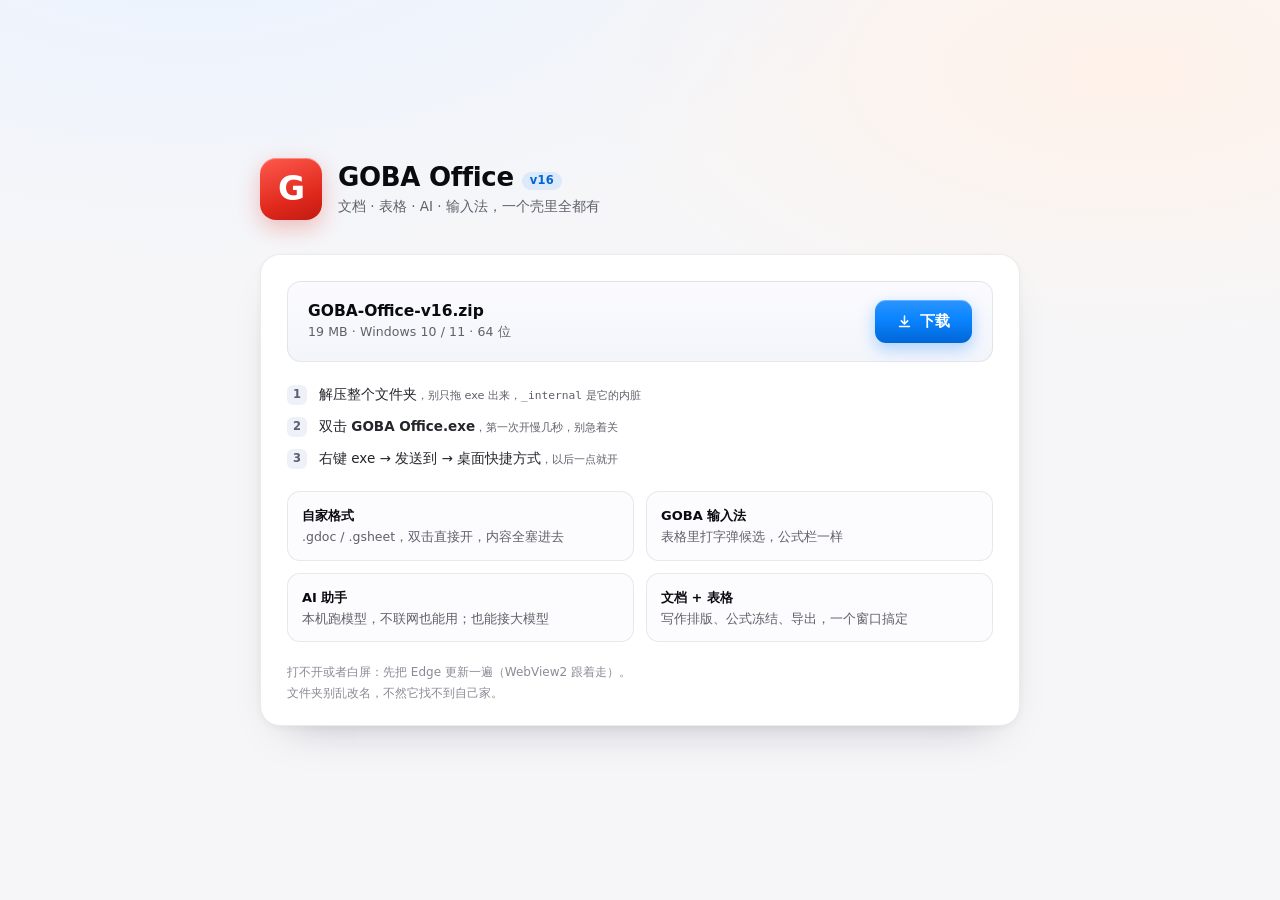
==== goba/index.html @ 84fb8b33 "add goba office download page" ====
<!DOCTYPE html>
<html lang="zh-CN">
<head>
<meta charset="utf-8">
<meta name="viewport" content="width=device-width, initial-scale=1">
<title>GOBA Office · 下载</title>
<style>
  *{box-sizing:border-box;margin:0;padding:0}
  :root{
    --ink:#0b0b0f; --ink2:#5f6069; --line:rgba(0,0,0,.08);
    --blue:#0a84ff; --blue2:#0066d6; --card:#fff;
  }
  html,body{height:100%}
  body{
    font-family:-apple-system,"SF Pro SC","PingFang SC","Microsoft YaHei",system-ui,sans-serif;
    color:var(--ink); -webkit-font-smoothing:antialiased;
    background:
      radial-gradient(1200px 600px at 15% -10%, #eaf2ff 0%, transparent 60%),
      radial-gradient(1000px 500px at 88% 8%, #fff2ea 0%, transparent 55%),
      #f6f6f8;
    min-height:100%;
    display:flex; align-items:center; justify-content:center;
    padding:48px 20px 64px;
  }
  .wrap{width:100%;max-width:760px}
  .head{display:flex;align-items:center;gap:16px;margin-bottom:34px}
  .mark{
    width:62px;height:62px;border-radius:16px;flex:none;
    background:linear-gradient(160deg,#ff5a4e,#e0281c 65%,#c01a12);
    display:grid;place-items:center;
    box-shadow:0 8px 22px rgba(224,40,28,.28), inset 0 1px 0 rgba(255,255,255,.35);
    color:#fff;font-weight:800;font-size:33px;letter-spacing:-1px;
    font-family:"SF Pro Display",-apple-system,system-ui,sans-serif;
  }
  .titles h1{font-size:26px;letter-spacing:-.3px;font-weight:700;line-height:1.2}
  .titles p{color:var(--ink2);font-size:13.5px;margin-top:5px}
  .badge{
    display:inline-block;font-size:11.5px;font-weight:600;letter-spacing:.2px;
    padding:2px 8px;border-radius:999px;background:rgba(10,132,255,.1);color:var(--blue2);
    vertical-align:2px;margin-left:8px;
  }
  .card{
    background:var(--card);border:1px solid var(--line);border-radius:20px;
    box-shadow:0 20px 44px -28px rgba(16,20,40,.35), 0 2px 6px rgba(16,20,40,.04);
    padding:26px 26px 22px;
  }
  .dl{
    display:flex;align-items:center;justify-content:space-between;gap:18px;
    padding:18px 20px;border-radius:14px;
    background:linear-gradient(180deg,#fbfbff,#f3f5fb);border:1px solid var(--line);
  }
  .dl-info b{font-size:15.5px;font-weight:650}
  .dl-info span{display:block;color:var(--ink2);font-size:12.5px;margin-top:4px;letter-spacing:.1px}
  .btn{
    display:inline-flex;align-items:center;gap:8px;
    background:linear-gradient(180deg,#2b95ff,var(--blue) 45%,var(--blue2));
    color:#fff;text-decoration:none;font-weight:650;font-size:14.5px;
    padding:12px 22px;border-radius:11px;white-space:nowrap;
    box-shadow:0 6px 16px rgba(10,132,255,.32), inset 0 1px 0 rgba(255,255,255,.28);
    transition:transform .12s ease, box-shadow .12s ease;
  }
  .btn:hover{transform:translateY(-1px);box-shadow:0 9px 22px rgba(10,132,255,.38), inset 0 1px 0 rgba(255,255,255,.3)}
  .btn:active{transform:translateY(0) scale(.985)}
  .btn svg{width:15px;height:15px}
  .steps{margin-top:22px;display:grid;gap:11px}
  .step{display:flex;gap:12px;align-items:flex-start;font-size:13.5px;line-height:1.55;color:#25262c}
  .num{
    flex:none;width:20px;height:20px;border-radius:6px;background:#eef1f7;color:#5a6070;
    font-size:11.5px;font-weight:700;display:grid;place-items:center;margin-top:1px;
  }
  .step small{color:var(--ink2)}
  .grid{display:grid;grid-template-columns:repeat(2,1fr);gap:12px;margin-top:22px}
  .f{
    border:1px solid var(--line);border-radius:13px;padding:13px 14px;background:#fcfcfe;
  }
  .f b{font-size:13px;font-weight:650}
  .f p{font-size:12.5px;color:var(--ink2);margin-top:3px;line-height:1.5}
  .foot{margin-top:20px;font-size:12px;color:#8a8b95;line-height:1.7}
  .foot code{background:#eef0f5;padding:1px 5px;border-radius:4px;font-size:11.5px;color:#454a56}
  @media (max-width:560px){
    .dl{flex-direction:column;align-items:stretch}
    .btn{justify-content:center}
    .grid{grid-template-columns:1fr}
    .head{gap:13px}
    .mark{width:52px;height:52px;font-size:27px;border-radius:14px}
    .titles h1{font-size:22px}
  }
</style>
</head>
<body>
<div class="wrap">
  <div class="head">
    <div class="mark">G</div>
    <div class="titles">
      <h1>GOBA Office<span class="badge">v16</span></h1>
      <p>文档 · 表格 · AI · 输入法，一个壳里全都有</p>
    </div>
  </div>

  <div class="card">
    <div class="dl">
      <div class="dl-info">
        <b>GOBA-Office-v16.zip</b>
        <span>19 MB · Windows 10 / 11 · 64 位</span>
      </div>
      <a class="btn" href="GOBA-Office-v16.zip" download>
        <svg viewBox="0 0 24 24" fill="none" stroke="currentColor" stroke-width="2.4" stroke-linecap="round" stroke-linejoin="round"><path d="M12 3v12"/><path d="M7 11l5 5 5-5"/><path d="M4 20h16"/></svg>
        下载
      </a>
    </div>

    <div class="steps">
      <div class="step"><div class="num">1</div><div>解压整个文件夹<small>，别只拖 exe 出来，<code>_internal</code> 是它的内脏</small></div></div>
      <div class="step"><div class="num">2</div><div>双击 <b>GOBA Office.exe</b><small>，第一次开慢几秒，别急着关</small></div></div>
      <div class="step"><div class="num">3</div><div>右键 exe → 发送到 → 桌面快捷方式<small>，以后一点就开</small></div></div>
    </div>

    <div class="grid">
      <div class="f"><b>自家格式</b><p>.gdoc / .gsheet，双击直接开，内容全塞进去</p></div>
      <div class="f"><b>GOBA 输入法</b><p>表格里打字弹候选，公式栏一样</p></div>
      <div class="f"><b>AI 助手</b><p>本机跑模型，不联网也能用；也能接大模型</p></div>
      <div class="f"><b>文档 + 表格</b><p>写作排版、公式冻结、导出，一个窗口搞定</p></div>
    </div>

    <div class="foot">
      打不开或者白屏：先把 Edge 更新一遍（WebView2 跟着走）。<br>
      文件夹别乱改名，不然它找不到自己家。
    </div>
  </div>
</div>
</body>
</html>
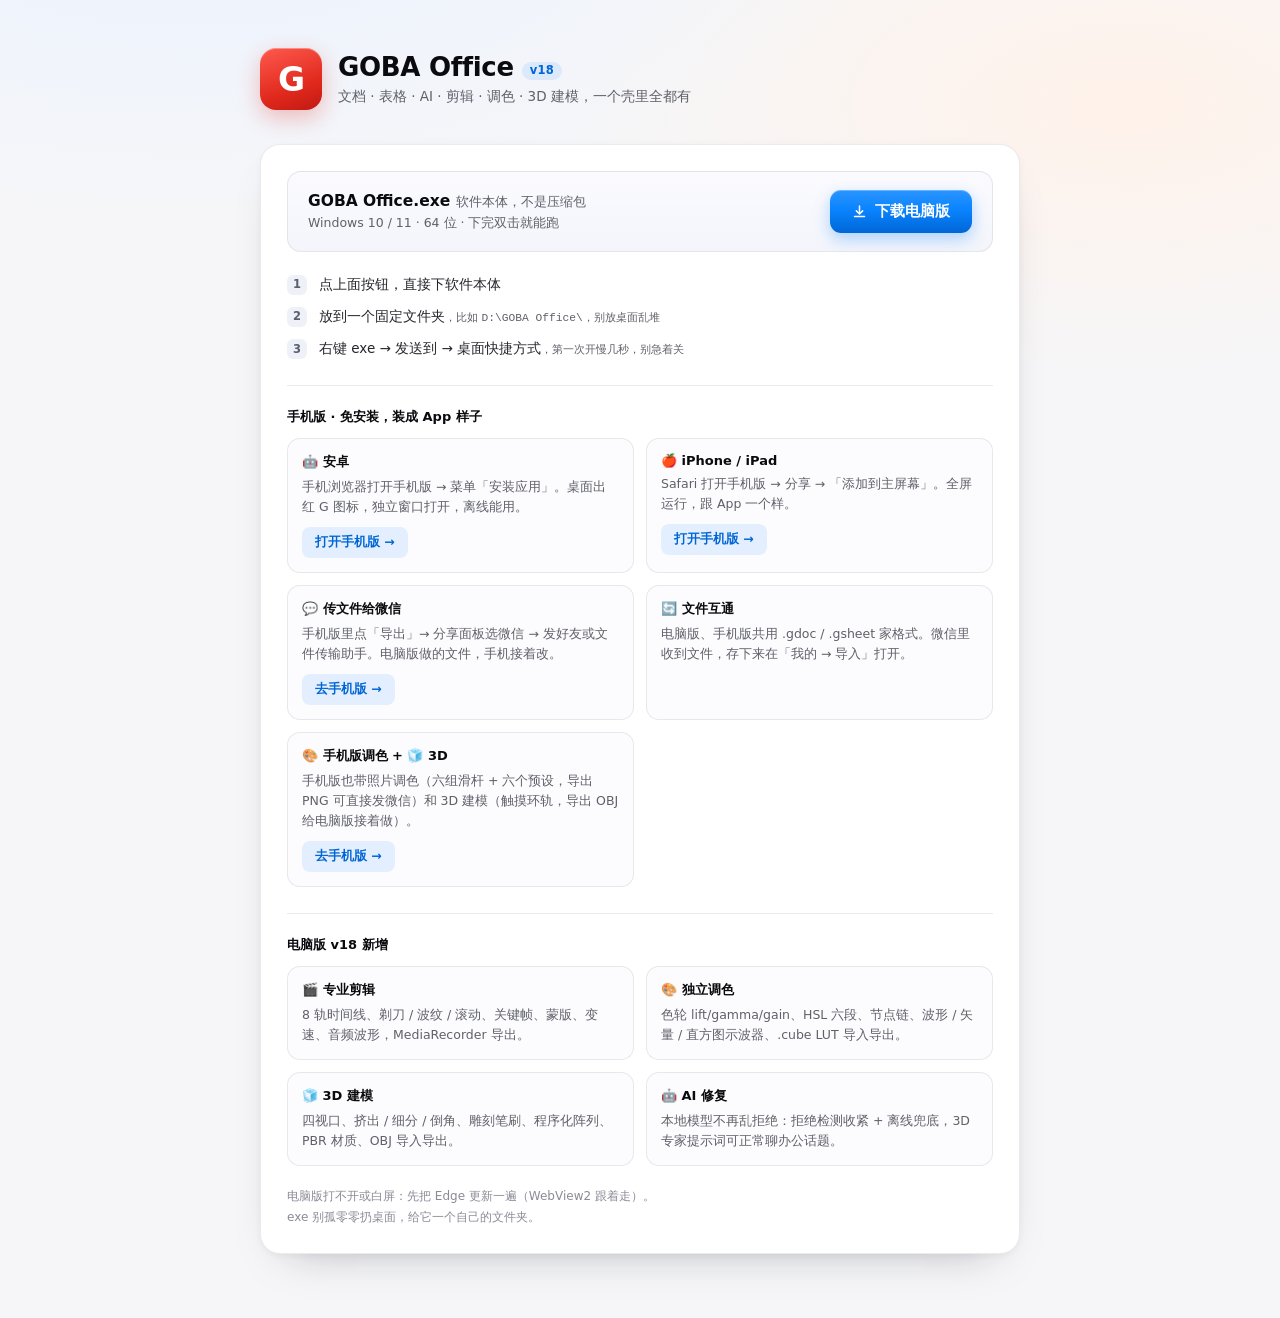
==== commit 1aa0a4ac: "goba v18: fix goba tree paths (sparse-index mangling) + v18 download page" ====
--- a/goba/index.html
+++ b/goba/index.html
@@ -10,7 +10,6 @@
     --ink:#0b0b0f; --ink2:#5f6069; --line:rgba(0,0,0,.08);
     --blue:#0a84ff; --blue2:#0066d6; --card:#fff;
   }
-  html,body{height:100%}
   body{
     font-family:-apple-system,"SF Pro SC","PingFang SC","Microsoft YaHei",system-ui,sans-serif;
     color:var(--ink); -webkit-font-smoothing:antialiased;
@@ -18,8 +17,7 @@
       radial-gradient(1200px 600px at 15% -10%, #eaf2ff 0%, transparent 60%),
       radial-gradient(1000px 500px at 88% 8%, #fff2ea 0%, transparent 55%),
       #f6f6f8;
-    min-height:100%;
-    display:flex; align-items:center; justify-content:center;
+    min-height:100vh; display:flex; align-items:center; justify-content:center;
     padding:48px 20px 64px;
   }
   .wrap{width:100%;max-width:760px}
@@ -30,19 +28,16 @@
     display:grid;place-items:center;
     box-shadow:0 8px 22px rgba(224,40,28,.28), inset 0 1px 0 rgba(255,255,255,.35);
     color:#fff;font-weight:800;font-size:33px;letter-spacing:-1px;
-    font-family:"SF Pro Display",-apple-system,system-ui,sans-serif;
   }
   .titles h1{font-size:26px;letter-spacing:-.3px;font-weight:700;line-height:1.2}
   .titles p{color:var(--ink2);font-size:13.5px;margin-top:5px}
-  .badge{
-    display:inline-block;font-size:11.5px;font-weight:600;letter-spacing:.2px;
+  .badge{display:inline-block;font-size:11.5px;font-weight:600;letter-spacing:.2px;
     padding:2px 8px;border-radius:999px;background:rgba(10,132,255,.1);color:var(--blue2);
-    vertical-align:2px;margin-left:8px;
-  }
+    vertical-align:2px;margin-left:8px}
   .card{
     background:var(--card);border:1px solid var(--line);border-radius:20px;
     box-shadow:0 20px 44px -28px rgba(16,20,40,.35), 0 2px 6px rgba(16,20,40,.04);
-    padding:26px 26px 22px;
+    padding:26px;
   }
   .dl{
     display:flex;align-items:center;justify-content:space-between;gap:18px;
@@ -50,31 +45,31 @@
     background:linear-gradient(180deg,#fbfbff,#f3f5fb);border:1px solid var(--line);
   }
   .dl-info b{font-size:15.5px;font-weight:650}
-  .dl-info span{display:block;color:var(--ink2);font-size:12.5px;margin-top:4px;letter-spacing:.1px}
+  .dl-info span{display:block;color:var(--ink2);font-size:12.5px;margin-top:4px}
   .btn{
     display:inline-flex;align-items:center;gap:8px;
     background:linear-gradient(180deg,#2b95ff,var(--blue) 45%,var(--blue2));
     color:#fff;text-decoration:none;font-weight:650;font-size:14.5px;
     padding:12px 22px;border-radius:11px;white-space:nowrap;
     box-shadow:0 6px 16px rgba(10,132,255,.32), inset 0 1px 0 rgba(255,255,255,.28);
-    transition:transform .12s ease, box-shadow .12s ease;
+    transition:transform .12s ease, box-shadow .12s ease;cursor:pointer;border:none;font-family:inherit;
   }
-  .btn:hover{transform:translateY(-1px);box-shadow:0 9px 22px rgba(10,132,255,.38), inset 0 1px 0 rgba(255,255,255,.3)}
-  .btn:active{transform:translateY(0) scale(.985)}
+  .btn:hover{transform:translateY(-1px)}
+  .btn:active{transform:scale(.985)}
   .btn svg{width:15px;height:15px}
   .steps{margin-top:22px;display:grid;gap:11px}
   .step{display:flex;gap:12px;align-items:flex-start;font-size:13.5px;line-height:1.55;color:#25262c}
-  .num{
-    flex:none;width:20px;height:20px;border-radius:6px;background:#eef1f7;color:#5a6070;
-    font-size:11.5px;font-weight:700;display:grid;place-items:center;margin-top:1px;
-  }
+  .num{flex:none;width:20px;height:20px;border-radius:6px;background:#eef1f7;color:#5a6070;
+    font-size:11.5px;font-weight:700;display:grid;place-items:center;margin-top:1px}
   .step small{color:var(--ink2)}
-  .grid{display:grid;grid-template-columns:repeat(2,1fr);gap:12px;margin-top:22px}
-  .f{
-    border:1px solid var(--line);border-radius:13px;padding:13px 14px;background:#fcfcfe;
-  }
-  .f b{font-size:13px;font-weight:650}
-  .f p{font-size:12.5px;color:var(--ink2);margin-top:3px;line-height:1.5}
+  .split{margin-top:26px;border-top:1px solid var(--line);padding-top:22px}
+  .sec-t{font-size:13px;font-weight:700;color:var(--ink);margin-bottom:12px}
+  .grid{display:grid;grid-template-columns:repeat(2,1fr);gap:12px}
+  .f{border:1px solid var(--line);border-radius:13px;padding:14px;background:#fcfcfe}
+  .f b{font-size:13px;font-weight:650;display:flex;align-items:center;gap:6px}
+  .f p{font-size:12.5px;color:var(--ink2);margin-top:6px;line-height:1.6}
+  .f .go{margin-top:10px;display:inline-flex;align-items:center;gap:5px;background:rgba(10,132,255,.1);
+    color:var(--blue2);border-radius:8px;padding:7px 13px;font-size:12.5px;font-weight:600;text-decoration:none;cursor:pointer;border:none;font-family:inherit}
   .foot{margin-top:20px;font-size:12px;color:#8a8b95;line-height:1.7}
   .foot code{background:#eef0f5;padding:1px 5px;border-radius:4px;font-size:11.5px;color:#454a56}
   @media (max-width:560px){
@@ -84,6 +79,7 @@
     .head{gap:13px}
     .mark{width:52px;height:52px;font-size:27px;border-radius:14px}
     .titles h1{font-size:22px}
+    body{padding:32px 16px 48px}
   }
 </style>
 </head>
@@ -92,39 +88,72 @@
   <div class="head">
     <div class="mark">G</div>
     <div class="titles">
-      <h1>GOBA Office<span class="badge">v16</span></h1>
-      <p>文档 · 表格 · AI · 输入法，一个壳里全都有</p>
+      <h1>GOBA Office<span class="badge">v18</span></h1>
+      <p>文档 · 表格 · AI · 剪辑 · 调色 · 3D 建模，一个壳里全都有</p>
     </div>
   </div>
 
   <div class="card">
     <div class="dl">
       <div class="dl-info">
-        <b>GOBA-Office-v16.zip</b>
-        <span>19 MB · Windows 10 / 11 · 64 位</span>
+        <b>GOBA Office.exe <small style="color:var(--ink2);font-weight:500">软件本体，不是压缩包</small></b>
+        <span>Windows 10 / 11 · 64 位 · 下完双击就能跑</span>
       </div>
-      <a class="btn" href="GOBA-Office-v16.zip" download>
+      <a class="btn" href="GOBA Office.exe" download>
         <svg viewBox="0 0 24 24" fill="none" stroke="currentColor" stroke-width="2.4" stroke-linecap="round" stroke-linejoin="round"><path d="M12 3v12"/><path d="M7 11l5 5 5-5"/><path d="M4 20h16"/></svg>
-        下载
+        下载电脑版
       </a>
     </div>
 
     <div class="steps">
-      <div class="step"><div class="num">1</div><div>解压整个文件夹<small>，别只拖 exe 出来，<code>_internal</code> 是它的内脏</small></div></div>
-      <div class="step"><div class="num">2</div><div>双击 <b>GOBA Office.exe</b><small>，第一次开慢几秒，别急着关</small></div></div>
-      <div class="step"><div class="num">3</div><div>右键 exe → 发送到 → 桌面快捷方式<small>，以后一点就开</small></div></div>
+      <div class="step"><div class="num">1</div><div>点上面按钮，直接下软件本体</div></div>
+      <div class="step"><div class="num">2</div><div>放到一个固定文件夹<small>，比如 <code>D:\GOBA Office\</code>，别放桌面乱堆</small></div></div>
+      <div class="step"><div class="num">3</div><div>右键 exe → 发送到 → 桌面快捷方式<small>，第一次开慢几秒，别急着关</small></div></div>
     </div>
 
-    <div class="grid">
-      <div class="f"><b>自家格式</b><p>.gdoc / .gsheet，双击直接开，内容全塞进去</p></div>
-      <div class="f"><b>GOBA 输入法</b><p>表格里打字弹候选，公式栏一样</p></div>
-      <div class="f"><b>AI 助手</b><p>本机跑模型，不联网也能用；也能接大模型</p></div>
-      <div class="f"><b>文档 + 表格</b><p>写作排版、公式冻结、导出，一个窗口搞定</p></div>
+    <div class="split">
+      <div class="sec-t">手机版 · 免安装，装成 App 样子</div>
+      <div class="grid">
+        <div class="f">
+          <b>🤖 安卓</b>
+          <p>手机浏览器打开手机版 → 菜单「安装应用」。桌面出红 G 图标，独立窗口打开，离线能用。</p>
+          <a class="go" href="m/" >打开手机版 →</a>
+        </div>
+        <div class="f">
+          <b>🍎 iPhone / iPad</b>
+          <p>Safari 打开手机版 → 分享 → 「添加到主屏幕」。全屏运行，跟 App 一个样。</p>
+          <a class="go" href="m/">打开手机版 →</a>
+        </div>
+        <div class="f">
+          <b>💬 传文件给微信</b>
+          <p>手机版里点「导出」→ 分享面板选微信 → 发好友或文件传输助手。电脑版做的文件，手机接着改。</p>
+          <a class="go" href="m/">去手机版 →</a>
+        </div>
+        <div class="f">
+          <b>🔄 文件互通</b>
+          <p>电脑版、手机版共用 .gdoc / .gsheet 家格式。微信里收到文件，存下来在「我的 → 导入」打开。</p>
+        </div>
+        <div class="f">
+          <b>🎨 手机版调色 + 🧊 3D</b>
+          <p>手机版也带照片调色（六组滑杆 + 六个预设，导出 PNG 可直接发微信）和 3D 建模（触摸环轨，导出 OBJ 给电脑版接着做）。</p>
+          <a class="go" href="m/">去手机版 →</a>
+        </div>
+      </div>
+    </div>
+
+    <div class="split">
+      <div class="sec-t">电脑版 v18 新增</div>
+      <div class="grid">
+        <div class="f"><b>🎬 专业剪辑</b><p>8 轨时间线、剃刀 / 波纹 / 滚动、关键帧、蒙版、变速、音频波形，MediaRecorder 导出。</p></div>
+        <div class="f"><b>🎨 独立调色</b><p>色轮 lift/gamma/gain、HSL 六段、节点链、波形 / 矢量 / 直方图示波器、.cube LUT 导入导出。</p></div>
+        <div class="f"><b>🧊 3D 建模</b><p>四视口、挤出 / 细分 / 倒角、雕刻笔刷、程序化阵列、PBR 材质、OBJ 导入导出。</p></div>
+        <div class="f"><b>🤖 AI 修复</b><p>本地模型不再乱拒绝：拒绝检测收紧 + 离线兜底，3D 专家提示词可正常聊办公话题。</p></div>
+      </div>
     </div>
 
     <div class="foot">
-      打不开或者白屏：先把 Edge 更新一遍（WebView2 跟着走）。<br>
-      文件夹别乱改名，不然它找不到自己家。
+      电脑版打不开或白屏：先把 Edge 更新一遍（WebView2 跟着走）。<br>
+      exe 别孤零零扔桌面，给它一个自己的文件夹。
     </div>
   </div>
 </div>
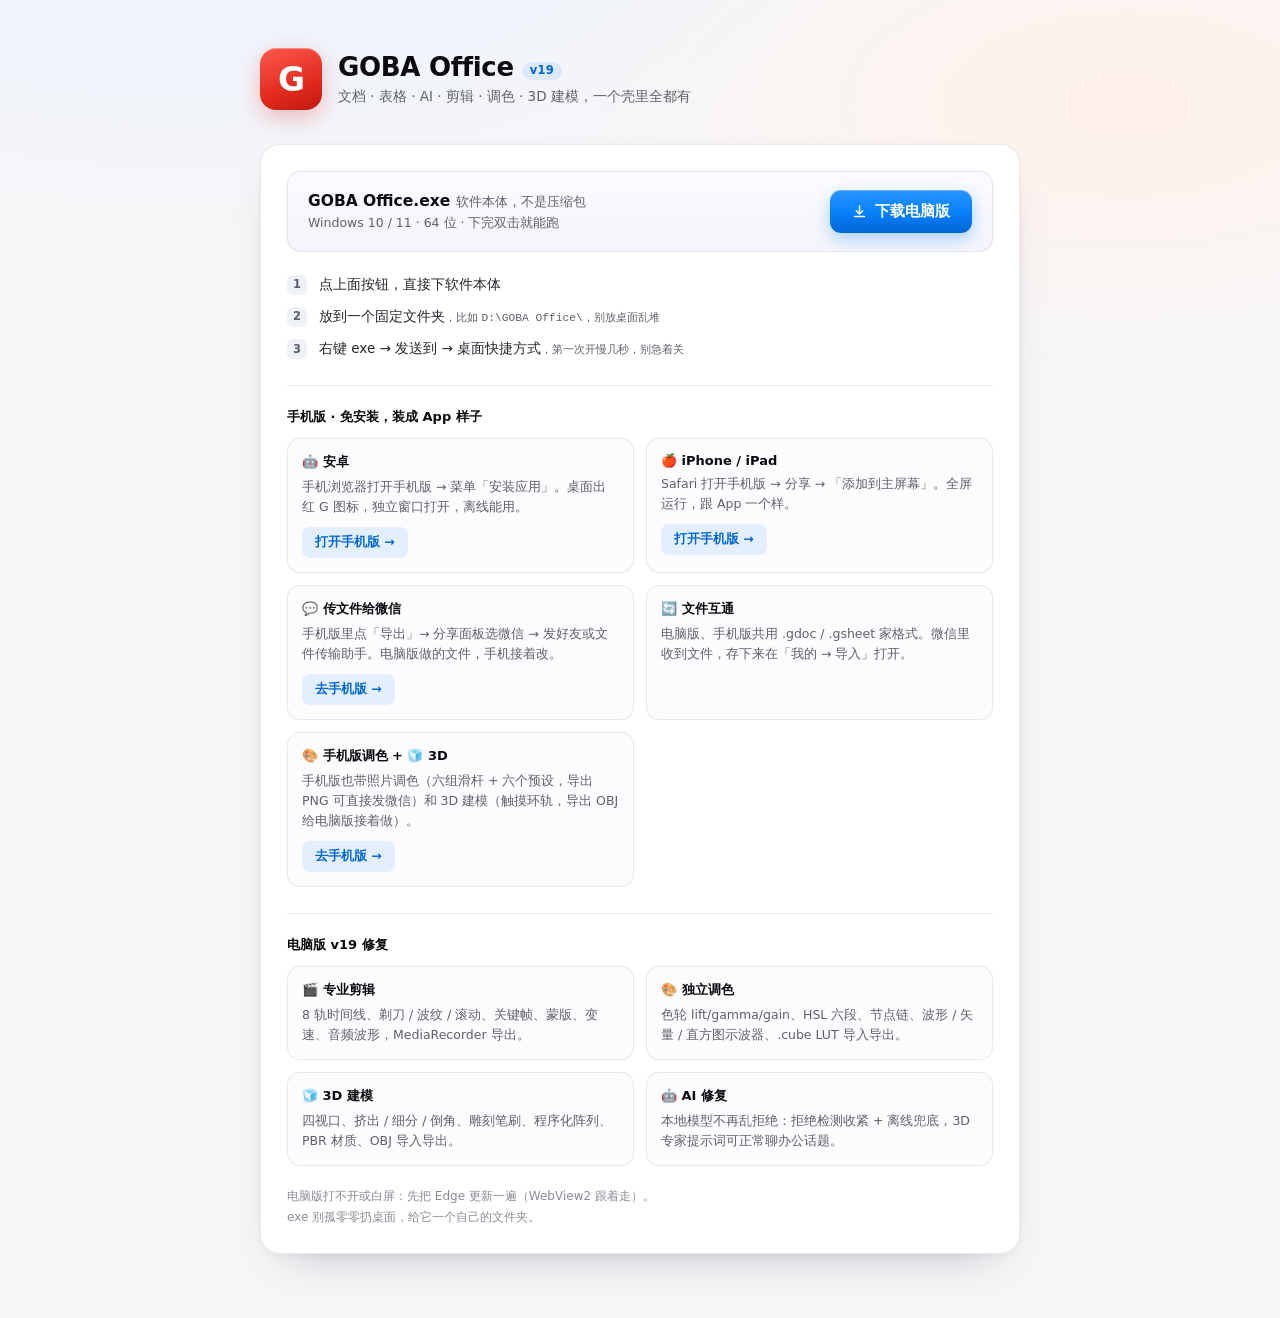
==== commit 735791b6: "goba v19: fix 3D module black screen (missing renderProps), four-viewport HTML labels, lazy init on " ====
--- a/goba/index.html
+++ b/goba/index.html
@@ -88,7 +88,7 @@
   <div class="head">
     <div class="mark">G</div>
     <div class="titles">
-      <h1>GOBA Office<span class="badge">v18</span></h1>
+      <h1>GOBA Office<span class="badge">v19</span></h1>
       <p>文档 · 表格 · AI · 剪辑 · 调色 · 3D 建模，一个壳里全都有</p>
     </div>
   </div>
@@ -142,7 +142,7 @@
     </div>
 
     <div class="split">
-      <div class="sec-t">电脑版 v18 新增</div>
+      <div class="sec-t">电脑版 v19 修复</div>
       <div class="grid">
         <div class="f"><b>🎬 专业剪辑</b><p>8 轨时间线、剃刀 / 波纹 / 滚动、关键帧、蒙版、变速、音频波形，MediaRecorder 导出。</p></div>
         <div class="f"><b>🎨 独立调色</b><p>色轮 lift/gamma/gain、HSL 六段、节点链、波形 / 矢量 / 直方图示波器、.cube LUT 导入导出。</p></div>
